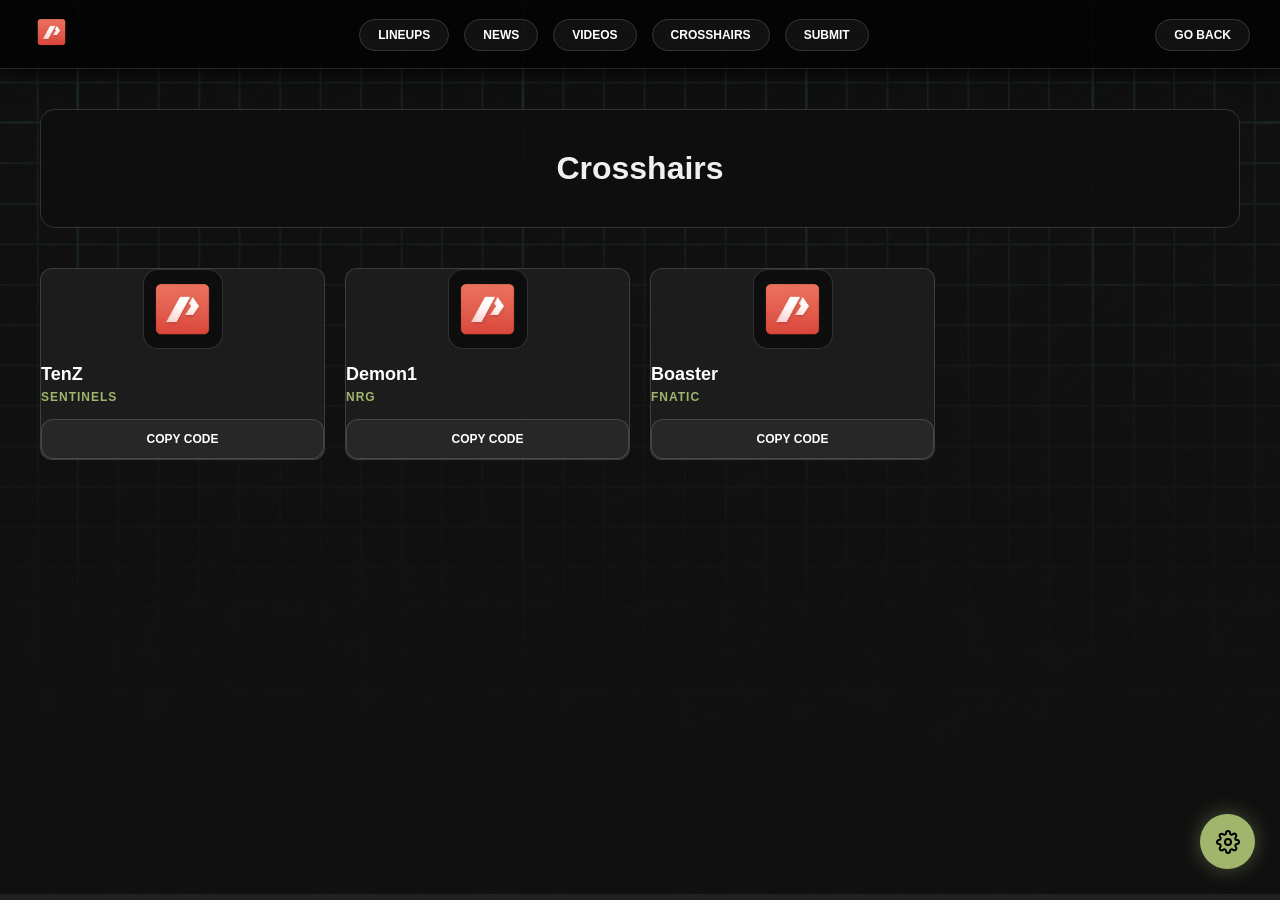
==== crosshairs.html @ 1f0c00db "Add files via upload" ====
<!DOCTYPE html>
<html lang="en">
<head>
    <meta charset="UTF-8"><meta name="viewport" content="width=device-width, initial-scale=1.0">
    <title>Pl - Crosshairs</title><link rel="stylesheet" href="style.css">
</head>
<body>
    <header>
        <div class="logo-container"><a href="main.html"><img src="picture/logo.png" class="logo"></a></div>
        <nav><ul><li><a href="lineup.html" data-i18n="nav_lineups">Lineups</a></li><li><a href="news.html" data-i18n="nav_news">News</a></li><li><a href="videos.html" data-i18n="nav_videos">Videos</a></li><li><a href="crosshairs.html" data-i18n="nav_cross">Crosshairs</a></li><li><a href="submit.html" data-i18n="nav_sub">Submit</a></li></ul></nav>
        <div class="about-me-wrapper"><a href="main.html" class="about-me-button" data-i18n="go_back">Back</a></div>
    </header>
    <main class="home-main"><div class="welcome-banner"><h1 data-i18n="nav_cross">Pro Crosshairs</h1></div><div id="crossGrid" class="crosshair-grid"></div></main>
    <div class="settings-container"><button class="settings-btn" id="settingsBtn"><svg width="24" height="24" viewBox="0 0 24 24" fill="none" stroke="currentColor" stroke-width="2" stroke-linecap="round" stroke-linejoin="round"><circle cx="12" cy="12" r="3"></circle><path d="M19.4 15a1.65 1.65 0 0 0 .33 1.82l.06.06a2 2 0 0 1 0 2.83 2 2 0 0 1-2.83 0l-.06-.06a1.65 1.65 0 0 0-1.82-.33 1.65 1.65 0 0 0-1 1.51V21a2 2 0 0 1-2 2 2 2 0 0 1-2-2v-.09A1.65 1.65 0 0 0 9 19.4a1.65 1.65 0 0 0-1.82.33l-.06.06a2 2 0 0 1-2.83 0 2 2 0 0 1 0-2.83l.06-.06a1.65 1.65 0 0 0 .33-1.82 1.65 1.65 0 0 0-1.51-1H3a2 2 0 0 1-2-2 2 2 0 0 1 2-2h.09A1.65 1.65 0 0 0 4.6 9a1.65 1.65 0 0 0-.33-1.82l-.06-.06a2 2 0 0 1 0-2.83 2 2 0 0 1 2.83 0l.06.06a1.65 1.65 0 0 0 1.82.33H9a1.65 1.65 0 0 0 1-1.51V3a2 2 0 0 1 2-2 2 2 0 0 1 2 2v.09a1.65 1.65 0 0 0 1 1.51 1.65 1.65 0 0 0 1.82-.33l.06-.06a2 2 0 0 1 2.83 0 2 2 0 0 1 0 2.83l-.06.06a1.65 1.65 0 0 0-.33 1.82V9a1.65 1.65 0 0 0 1.51 1H21a2 2 0 0 1 2 2 2 2 0 0 1-2 2h-.09a1.65 1.65 0 0 0-1.51 1z"></path></svg></button><div class="settings-panel" id="settingsPanel"><h4 data-i18n="settings_title">Settings</h4><button class="lang-btn" id="sfxToggleBtn">Sound: ON</button><button class="lang-btn" onclick="changeLanguage('en')">[EN] English</button><button class="lang-btn" onclick="changeLanguage('tr')">[TR] Türkçe</button></div></div>
    <script src="crosshairs_data.js"></script><script src="script.js"></script>
    <script>
        function renderCrosshairs() { const g = document.getElementById('crossGrid'); if(typeof crosshairData !== 'undefined') { crosshairData.forEach(c => { const card = document.createElement('div'); card.className = 'crosshair-card'; card.onclick = (e) => { const btn = e.currentTarget.querySelector('.copy-btn'); navigator.clipboard.writeText(c.code); e.currentTarget.style.borderColor = "var(--primary-color)"; btn.innerText = "Copied!"; btn.style.background = "var(--primary-color)"; btn.style.color = "black"; setTimeout(() => { e.currentTarget.style.borderColor = "var(--panel-border)"; btn.innerText = "Copy Code"; btn.style.background = "rgba(255,255,255,0.05)"; btn.style.color = "white"; }, 1500); }; card.innerHTML = `<div class="crosshair-preview"><img src="${c.image}" onerror="this.style.display='none'"></div><h3>${c.player}</h3><p style="color:var(--primary-color); font-weight:bold; font-size:12px;">${c.team}</p><button class="copy-btn">Copy Code</button>`; g.appendChild(card); }); } } window.onload = renderCrosshairs;
    </script>
</body>
</html>
---- style.css ----
/* =========================================================
   1. GLOBAL VARIABLES & RESET
   ========================================================= */
:root {
    --primary-color: #a1b56c;
    --accent-gold: #ffc83d;
    --accent-red: #ff4d4d;
    --bg-dark: #0a0a0a;
    --panel-bg: rgba(15, 15, 15, 0.95);
    --panel-border: rgba(255, 255, 255, 0.15);
    --text-main: #f0f0f0;
    --text-muted: #888888;
}

* { box-sizing: border-box; margin: 0; padding: 0; }

body { 
    font-family: 'Segoe UI', Tahoma, Geneva, Verdana, sans-serif; 
    background: url('map_backgrounds/background.png') fixed no-repeat center/cover; 
    color: var(--text-main); 
    backdrop-filter: brightness(0.5);
    overflow: hidden; 
}

/* Animations */
@keyframes slideUpFade { 0% { opacity: 0; transform: translateY(20px); } 100% { opacity: 1; transform: translateY(0); } }
@keyframes mapReveal { 0% { opacity: 0; filter: blur(10px); transform: scale(0.98); } 100% { opacity: 1; filter: blur(0); transform: scale(1); } }

/* Scrollbars */
::-webkit-scrollbar { width: 6px; height: 6px; }
::-webkit-scrollbar-track { background: var(--bg-dark); }
::-webkit-scrollbar-thumb { background: #444; border-radius: 10px; }
::-webkit-scrollbar-thumb:hover { background: var(--primary-color); }


/* =========================================================
   2. HEADER & NAVIGATION
   ========================================================= */
header { 
    background: rgba(5, 5, 5, 0.95); padding: 12px 30px; display: flex; 
    justify-content: space-between; align-items: center; border-bottom: 1px solid var(--panel-border); 
    z-index: 1000; position: relative; box-shadow: 0 4px 20px rgba(0,0,0,0.8);
}

.logo { height: 40px; transition: 0.3s; }
.logo:hover { filter: drop-shadow(0 0 8px var(--primary-color)); }

nav ul { list-style: none; display: flex; gap: 15px; }
nav a, .about-me-button { 
    text-decoration: none; color: white; background: rgba(255, 255, 255, 0.05); 
    padding: 8px 18px; border-radius: 20px; border: 1px solid var(--panel-border); 
    transition: 0.3s; font-weight: bold; font-size: 12px; text-transform: uppercase; 
}
nav a:hover, .about-me-button:hover { background: var(--primary-color); color: black; box-shadow: 0 0 15px rgba(161, 181, 108, 0.4); }

.about-me-wrapper { position: relative; }
.about-me-dropdown { 
    position: absolute; top: 120%; right: 0; background: var(--panel-bg); 
    backdrop-filter: blur(15px); border: 1px solid var(--panel-border); 
    border-radius: 12px; padding: 15px; z-index: 1000; min-width: 200px; 
    opacity: 0; visibility: hidden; transform: translateY(-10px); transition: 0.3s; 
    box-shadow: 0 10px 30px rgba(0,0,0,0.8); 
}
.about-me-dropdown.show { opacity: 1; visibility: visible; transform: translateY(0); }
.social-links a { display: flex; align-items: center; gap: 10px; color: white; text-decoration: none; margin-bottom: 8px; background: rgba(255,255,255,0.05); padding: 8px; border-radius: 6px; font-size: 13px; transition: 0.2s; }
.social-links a:hover { background: rgba(255,255,255,0.15); border-color: var(--primary-color); }


/* =========================================================
   3. SETTINGS UI
   ========================================================= */
.settings-container { position: fixed; bottom: 25px; right: 25px; z-index: 9999; }
.settings-btn { 
    background: var(--primary-color); color: black; width: 55px; height: 55px; 
    border-radius: 50%; border: none; cursor: pointer; display: flex; 
    align-items: center; justify-content: center; transition: 0.3s; 
    box-shadow: 0 0 20px rgba(161, 181, 108, 0.4); 
}
.settings-btn:hover { transform: rotate(90deg) scale(1.1); }
.settings-panel { 
    position: absolute; bottom: 70px; right: 0; width: max-content; min-width: 200px; 
    background: #121212; border: 1px solid var(--panel-border); 
    border-radius: 12px; padding: 20px; opacity: 0; visibility: hidden; 
    transform: translateY(10px); transition: 0.3s; box-shadow: 0 10px 40px rgba(0,0,0,0.9); 
}
.settings-panel.active { opacity: 1; visibility: visible; transform: translateY(0); }
.settings-panel h4 { color: var(--primary-color); font-size: 16px; margin-bottom: 15px; border-bottom: 1px solid #333; padding-bottom: 5px; }

.lang-btn { 
    background: #222 !important; color: white !important; border: 1px solid #444 !important; 
    padding: 10px 15px; border-radius: 6px; width: 100%; text-align: left; 
    margin-top: 8px; cursor: pointer; font-size: 13px; font-weight: bold; 
    white-space: nowrap; transition: 0.2s; 
}
.lang-btn:hover { background: var(--primary-color) !important; color: black !important; border-color: var(--primary-color) !important; }


/* =========================================================
   4. CONTENT GRIDS (Home, Videos, Crosshairs)
   ========================================================= */
.home-main { padding: 40px; max-width: 1300px; margin: 0 auto; overflow-y: auto; height: calc(100vh - 75px); }
.welcome-banner { background: var(--panel-bg); padding: 40px; border-radius: 15px; border: 1px solid var(--panel-border); text-align: center; margin-bottom: 40px; animation: slideUpFade 0.5s ease forwards; }

.recommendations-grid, .news-grid, .crosshair-grid { display: grid; grid-template-columns: repeat(auto-fill, minmax(280px, 1fr)); gap: 20px; padding-bottom: 50px; }

/* Fixed 4-Column Video Grid */
.video-grid { display: grid; grid-template-columns: repeat(4, 1fr); gap: 20px; padding-bottom: 50px; }
@media (max-width: 1200px) { .video-grid { grid-template-columns: repeat(2, 1fr); } }
@media (max-width: 600px) { .video-grid { grid-template-columns: 1fr; } }

.recommendation-card, .video-card, .crosshair-card { 
    background: rgba(30, 30, 30, 0.9); border-radius: 12px; overflow: hidden; 
    text-decoration: none; color: white; border: 1px solid var(--panel-border); 
    transition: 0.3s; display: flex; flex-direction: column; cursor: pointer; 
    animation: slideUpFade 0.6s ease forwards; 
}
.recommendation-card:hover, .video-card:hover, .crosshair-card:hover { transform: translateY(-8px); border-color: var(--primary-color); box-shadow: 0 10px 20px rgba(0,0,0,0.6); }

.card-image-wrapper { height: 160px; background: rgba(0,0,0,0.5); display: flex; align-items: center; justify-content: center; position: relative; padding: 10px; border-bottom: 1px solid var(--panel-border); }
.card-image-wrapper img { width: 100%; height: 100%; object-fit: contain; transition: 0.3s; }
.recommendation-card:hover .card-image-wrapper img, .video-card:hover .card-image-wrapper img { transform: scale(1.05); }

.video-duration { position: absolute; bottom: 8px; right: 8px; background: rgba(0,0,0,0.9); color: white; padding: 4px 8px; border-radius: 6px; font-size: 11px; font-weight: bold; z-index: 10; }
.card-content { padding: 15px; }


/* =========================================================
   5. LINEUP VIEWER UI & SIDEBAR FILTERS
   ========================================================= */
.viewer-container { display: flex; height: calc(100vh - 70px); padding: 15px; gap: 15px; position: relative; }

.selection-sidebar { 
    width: 280px; background: var(--panel-bg); backdrop-filter: blur(15px); border-radius: 15px; 
    padding: 20px; border: 1px solid var(--panel-border); display: flex; flex-direction: column; 
    overflow-y: auto; z-index: 10; box-shadow: 5px 0 20px rgba(0,0,0,0.5); 
}
.sidebar-section { margin-bottom: 20px; }
.section-title { color: #888; font-size: 11px; font-weight: bold; text-transform: uppercase; margin-bottom: 10px; display: block; letter-spacing: 1px; }

/* Filter UI */
.search-bar { width: 100%; padding: 10px; background: rgba(0,0,0,0.4); border: 1px solid var(--panel-border); border-radius: 8px; color: white; margin-bottom: 10px; font-size: 13px; outline: none; transition: 0.3s; }
.search-bar:focus { border-color: var(--primary-color); }

.side-toggle { display: flex; gap: 4px; background: rgba(0,0,0,0.4); padding: 5px; border-radius: 10px; flex-wrap: wrap; border: 1px solid var(--panel-border); margin-bottom: 15px; }
.filter-btn { flex: 1; padding: 8px 2px; border: none; background: transparent; color: #888; cursor: pointer; border-radius: 8px; font-size: 10px; font-weight: bold; text-transform: uppercase; transition: 0.2s; }
.filter-btn.active { background: #333; color: var(--primary-color); }

.map-list { display: grid; grid-template-columns: 1fr 1fr; gap: 8px; }
.map-banner { height: 40px; border-radius: 8px; background-size: cover; background-position: center; display: flex; align-items: center; justify-content: center; cursor: pointer; border: 2px solid transparent; transition: 0.3s; filter: saturate(0.5); position: relative; overflow: hidden; }
.map-banner span { position: relative; z-index: 2; color: white; font-weight: bold; font-size: 12px; text-shadow: 0 2px 4px black; text-transform: uppercase; }
.map-banner.active { border-color: var(--accent-gold); filter: saturate(1.2); }
.map-banner::after { content: ''; position: absolute; inset: 0; background: rgba(0,0,0,0.5); transition: 0.3s; }
.map-banner.active::after { background: rgba(0,0,0,0.1); }

.agent-grid { display: grid; grid-template-columns: repeat(4, 1fr); gap: 8px; }
.agent-icon { width: 100%; aspect-ratio: 1; object-fit: cover; cursor: pointer; border: 2px solid transparent; border-radius: 8px; background: rgba(0,0,0,0.5); filter: grayscale(80%); transition: 0.3s; }
.agent-icon:hover { filter: grayscale(0%); transform: scale(1.05); }
.agent-icon.active { border-color: var(--accent-gold); filter: grayscale(0%); background: rgba(255,200,61,0.1); }


/* =========================================================
   6. MAP ENGINE (Centering Math Fixed)
   ========================================================= */
.map-area { flex-grow: 1; position: relative; display: flex; flex-direction: column; animation: mapReveal 0.8s ease; }
.map-wrapper { 
    flex-grow: 1; background: #000; border-radius: 15px; position: relative; 
    overflow: hidden; cursor: grab; display: flex; align-items: center; justify-content: center; 
    border: 1px solid var(--panel-border); box-shadow: inset 0 0 50px rgba(0,0,0,0.8); 
}
.map-wrapper:active { cursor: grabbing; }

.map-content { position: absolute; top: 0; left: 0; transform-origin: 0 0; will-change: transform; display: inline-block; line-height: 0; }
#mainMapImg { display: block; width: auto; height: auto; max-width: none; max-height: 85vh; opacity: 0.8; user-select: none; -webkit-user-drag: none; pointer-events: none; }

#dotLayer, #lineLayer { position: absolute; top: 0; left: 0; width: 100%; height: 100%; pointer-events: none; }

.reset-zoom-btn { position: absolute; top: 20px; left: 20px; background: rgba(10, 10, 10, 0.9); color: white; border: 1px solid var(--panel-border); padding: 10px 20px; border-radius: 10px; cursor: pointer; z-index: 100; font-size: 12px; font-weight: bold; text-transform: uppercase; transition: 0.3s; box-shadow: 0 5px 15px rgba(0,0,0,0.5); }
.reset-zoom-btn:hover { background: var(--primary-color); color: black; }

.ability-bar { position: absolute; bottom: 30px; left: 50%; transform: translateX(-50%); background: rgba(10, 10, 10, 0.95); border: 1px solid var(--accent-gold); border-radius: 50px; padding: 8px 20px; display: flex; gap: 10px; z-index: 100; box-shadow: 0 10px 30px rgba(0,0,0,0.8); }
.ability-btn { padding: 8px 20px; font-size: 12px; background: transparent; color: #aaa; border: none; border-radius: 30px; cursor: pointer; font-weight: 800; text-transform: uppercase; transition: 0.3s; }
.ability-btn:hover { color: white; }
.ability-btn.active { background: var(--accent-gold); color: black; box-shadow: 0 0 15px rgba(255, 200, 61, 0.4); }

.video-sidebar { 
    position: absolute; right: 20px; top: 20px; bottom: 20px; width: 0; opacity: 0; visibility: hidden; 
    background: rgba(10, 10, 10, 0.98); backdrop-filter: blur(25px); border: 1px solid var(--accent-gold); 
    border-radius: 15px; padding: 0; transition: all 0.4s cubic-bezier(0.165, 0.84, 0.44, 1); 
    z-index: 500; overflow-y: auto; box-shadow: -10px 0 40px rgba(0,0,0,0.9); 
}
.video-sidebar.active { width: 400px; opacity: 1; visibility: visible; padding: 25px; }


/* =========================================================
   7. TACTICAL DOTS & TRAJECTORIES
   ========================================================= */
.trajectory-line { stroke: var(--accent-gold); stroke-opacity: 0.3; stroke-width: 0.6; fill: none; transition: 0.3s ease; }
.trajectory-line.active { stroke-opacity: 1; stroke-width: 1.5; filter: drop-shadow(0 0 8px var(--accent-gold)); }
.trajectory-particle { fill: #fff; r: 0.8; filter: drop-shadow(0 0 5px #fff); }
.flow-animation { animation: particleFlow 2.5s infinite linear; }
@keyframes particleFlow { 0% { offset-distance: 0%; opacity: 0; } 10% { opacity: 1; } 90% { opacity: 1; } 100% { offset-distance: 100%; opacity: 0; } }

.map-dot { position: absolute; border-radius: 50%; transform: translate(-50%, -50%); pointer-events: auto; cursor: pointer; z-index: 10; transition: 0.2s cubic-bezier(0.175, 0.885, 0.32, 1.275); }
.target-dot { width: 12px; height: 12px; background: var(--accent-gold); border: 2px solid white; box-shadow: 0 0 15px rgba(255,200,61,0.5); }
.target-dot.active-target { background: white; transform: translate(-50%, -50%) scale(1.5); box-shadow: 0 0 20px white; }
.badge-count { position: absolute; top: -10px; right: -10px; background: #000; color: var(--accent-gold); font-size: 10px; font-weight: 900; border-radius: 50%; width: 18px; height: 18px; display: flex; align-items: center; justify-content: center; border: 1px solid var(--accent-gold); }
.origin-dot { width: 32px; height: 32px; background-size: cover; background-position: center; border: 2px solid white; box-shadow: 0 0 15px rgba(0,0,0,0.6); }
.impact-radius { fill: var(--primary-color); fill-opacity: 0.15; stroke: var(--primary-color); stroke-width: 0.4; stroke-dasharray: 2; pointer-events: none; }


/* =========================================================
   8. FULL-SCREEN READERS & NEWS
   ========================================================= */
.news-timeline { display: flex; flex-direction: column; gap: 20px; max-width: 900px; margin: 0 auto; padding-bottom: 50px; }
.news-row { display: flex; background: var(--panel-bg); border: 1px solid var(--panel-border); border-radius: 15px; overflow: hidden; height: 150px; cursor: pointer; transition: 0.3s; }
.news-row:hover { transform: translateX(10px); border-color: var(--primary-color); box-shadow: 0 10px 20px rgba(0,0,0,0.5); }
.news-thumb { width: 250px; height: 100%; object-fit: cover; border-right: 1px solid var(--panel-border); flex-shrink: 0; }
.news-info { padding: 20px; display: flex; flex-direction: column; justify-content: center; }

.article-overlay { position: fixed; top: 0; left: 0; width: 100vw; height: 100vh; background: rgba(0, 0, 0, 0.95); backdrop-filter: blur(20px); z-index: 9999; display: none; overflow-y: auto; }
.article-overlay.active { display: block; animation: mapReveal 0.3s ease forwards; }
.article-close-btn { position: fixed; top: 25px; right: 40px; font-size: 50px; color: white; background: none; border: none; cursor: pointer; z-index: 10000; transition: 0.2s; }
.article-close-btn:hover { color: var(--accent-red); transform: scale(1.1); }
.article-container { max-width: 800px; margin: 80px auto; background: #111; padding: 40px; border-radius: 20px; border: 1px solid var(--panel-border); }
.article-image { width: 100%; border-radius: 10px; margin: 20px 0; border: 1px solid var(--panel-border); }
.article-text { line-height: 1.6; font-size: 16px; margin-bottom: 20px; color: #ddd; }


/* =========================================================
   9. MISC UTILITIES, FORMS, & CROSSHAIRS
   ========================================================= */
.badge { font-size: 10px; padding: 4px 8px; border-radius: 6px; font-weight: bold; border: 1px solid currentColor; text-transform: uppercase; }
.badge.lineup { color: var(--primary-color); background: rgba(161, 181, 108, 0.1); }
.badge.news { color: #4da6ff; background: rgba(77, 166, 255, 0.1); }
.badge.update { color: #b366ff; background: rgba(179, 102, 255, 0.1); }
.badge.video { color: #ff4d4d; background: rgba(255, 77, 77, 0.1); }

.difficulty-tag { display: inline-block; padding: 4px 12px; border-radius: 15px; font-size: 11px; font-weight: bold; text-transform: uppercase; margin: 10px 0; border: 1px solid transparent;}
.diff-easy { background: rgba(0, 255, 127, 0.15); color: #00ff7f; border-color: #00ff7f; }
.diff-medium { background: rgba(255, 200, 61, 0.15); color: var(--accent-gold); border-color: var(--accent-gold); }
.diff-hard { background: rgba(255, 77, 77, 0.15); color: var(--accent-red); border-color: var(--accent-red); }

.action-btns { display: flex; gap: 10px; margin-top: 20px; }
.copy-btn, .action-btn { flex: 1; background: rgba(255, 255, 255, 0.05); border: 1px solid var(--panel-border); color: white; padding: 12px; border-radius: 12px; cursor: pointer; font-weight: bold; transition: 0.3s; font-size: 12px; text-transform: uppercase; width: 100%; }
.copy-btn:hover, .action-btn:hover { background: var(--primary-color); color: black; border-color: var(--primary-color); }
.action-btn.fav-active { background: var(--accent-red); border-color: var(--accent-red); color: white; }

.iframe-wrapper { position: relative; padding-bottom: 56.25%; height: 0; margin-top: 15px; border-radius: 12px; overflow: hidden; background: #000; border: 1px solid var(--panel-border); }
.iframe-wrapper iframe { position: absolute; top: 0; left: 0; width: 100%; height: 100%; border: none; }

.empty-state { text-align: center; padding: 50px; color: var(--text-muted); font-style: italic; }
.coord-popup { position: fixed; top: 50%; left: 50%; transform: translate(-50%, -50%) scale(0.9); background: rgba(15, 15, 15, 0.95); backdrop-filter: blur(10px); border: 1px solid var(--accent-gold); padding: 25px; border-radius: 15px; z-index: 3000; visibility: hidden; opacity: 0; transition: 0.3s; text-align: center; }
.coord-popup.active { visibility: visible; opacity: 1; transform: translate(-50%, -50%) scale(1); }
.coord-popup code { display: block; background: #000; padding: 15px; border-radius: 8px; margin: 15px 0; color: #00ffcc; font-size: 16px; letter-spacing: 1px; }

/* Submission Form */
.submit-container { background: var(--panel-bg); padding: 40px; border-radius: 15px; border: 1px solid var(--panel-border); max-width: 500px; margin: 0 auto; text-align: left; }
.submit-container label { display: block; margin-bottom: 8px; color: var(--primary-color); font-size: 12px; font-weight: bold; text-transform: uppercase; letter-spacing: 1px; }
.form-input { width: 100%; padding: 12px 15px; background: rgba(0,0,0,0.5); border: 1px solid var(--panel-border); color: white; border-radius: 8px; outline: none; margin-bottom: 20px; font-size: 14px; transition: 0.3s; }
.form-input:focus { border-color: var(--primary-color); background: rgba(0,0,0,0.8); }

/* Crosshair Items */
.crosshair-preview { width: 80px; height: 80px; background: rgba(0,0,0,0.5); margin: 0 auto 15px auto; border-radius: 15px; display: flex; align-items: center; justify-content: center; border: 1px solid var(--panel-border); overflow: hidden;}
.crosshair-preview img { width: 100%; height: 100%; object-fit: cover; }
.crosshair-card h3 { color: white; margin-bottom: 5px; font-size: 18px; }
.crosshair-card p { color: var(--primary-color); font-weight: bold; font-size: 12px; text-transform: uppercase; letter-spacing: 1px; margin-bottom: 15px;}
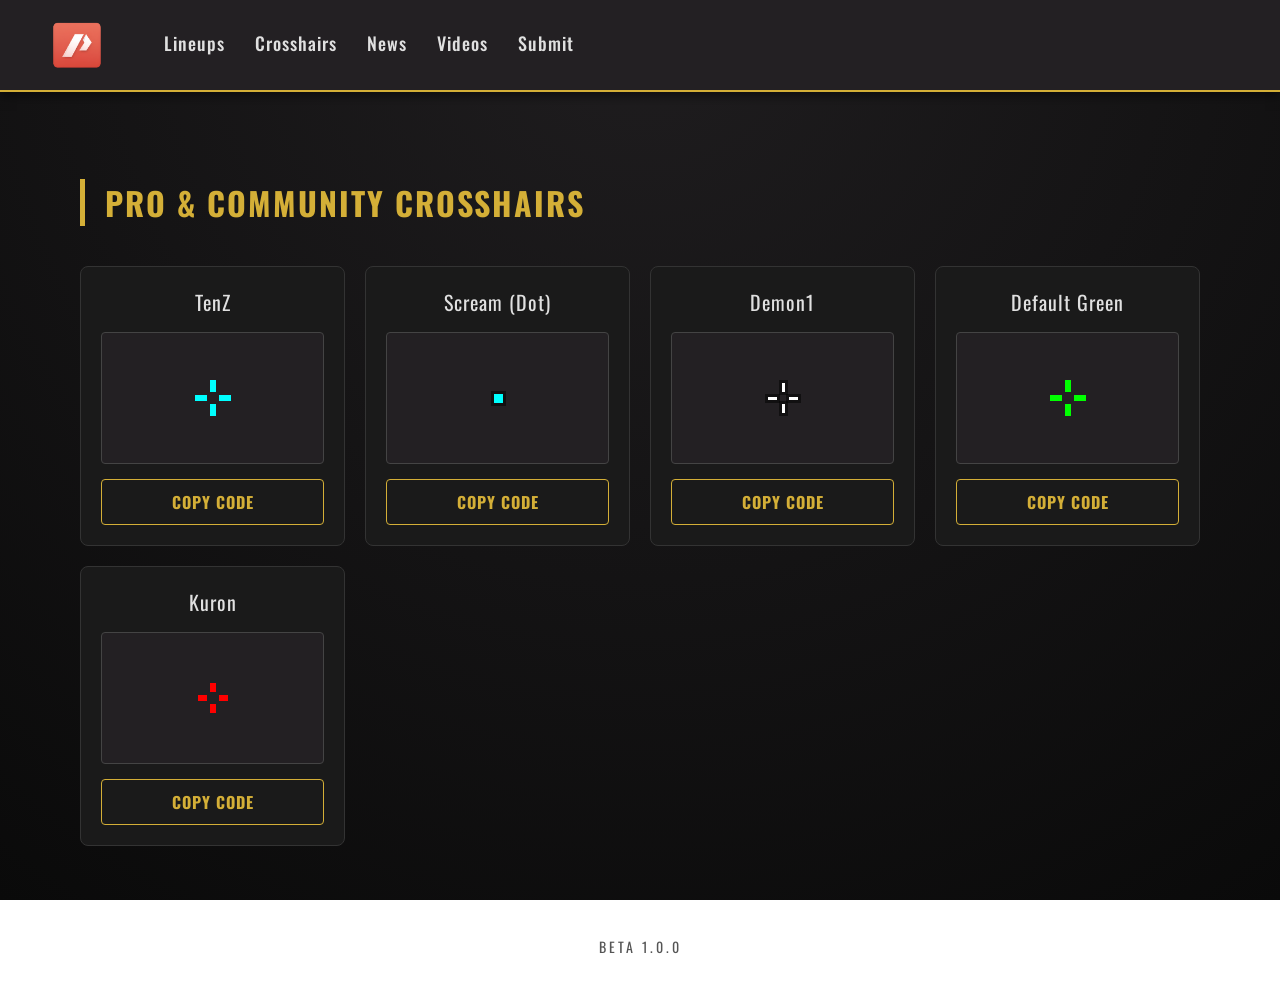
==== commit 919db23b: "Add files via upload" ====
--- a/crosshairs.html
+++ b/crosshairs.html
@@ -1,20 +1,88 @@
 <!DOCTYPE html>
 <html lang="en">
 <head>
-    <meta charset="UTF-8"><meta name="viewport" content="width=device-width, initial-scale=1.0">
-    <title>Pl - Crosshairs</title><link rel="stylesheet" href="style.css">
+    <meta charset="UTF-8">
+    <meta name="viewport" content="width=device-width, initial-scale=1.0">
+    <title>Crosshairs</title>
+    <link rel="preconnect" href="https://fonts.googleapis.com">
+    <link rel="preconnect" href="https://fonts.gstatic.com" crossorigin>
+    <link href="https://fonts.googleapis.com/css2?family=Montserrat:wght@400;600&family=Oswald:wght@500;700&display=swap" rel="stylesheet">
+    <link rel="stylesheet" href="style.css">
+    <!-- LINKED CONFIG FILE -->
+    <script src="config.js"></script>
 </head>
 <body>
-    <header>
-        <div class="logo-container"><a href="main.html"><img src="picture/logo.png" class="logo"></a></div>
-        <nav><ul><li><a href="lineup.html" data-i18n="nav_lineups">Lineups</a></li><li><a href="news.html" data-i18n="nav_news">News</a></li><li><a href="videos.html" data-i18n="nav_videos">Videos</a></li><li><a href="crosshairs.html" data-i18n="nav_cross">Crosshairs</a></li><li><a href="submit.html" data-i18n="nav_sub">Submit</a></li></ul></nav>
-        <div class="about-me-wrapper"><a href="main.html" class="about-me-button" data-i18n="go_back">Back</a></div>
-    </header>
-    <main class="home-main"><div class="welcome-banner"><h1 data-i18n="nav_cross">Pro Crosshairs</h1></div><div id="crossGrid" class="crosshair-grid"></div></main>
-    <div class="settings-container"><button class="settings-btn" id="settingsBtn"><svg width="24" height="24" viewBox="0 0 24 24" fill="none" stroke="currentColor" stroke-width="2" stroke-linecap="round" stroke-linejoin="round"><circle cx="12" cy="12" r="3"></circle><path d="M19.4 15a1.65 1.65 0 0 0 .33 1.82l.06.06a2 2 0 0 1 0 2.83 2 2 0 0 1-2.83 0l-.06-.06a1.65 1.65 0 0 0-1.82-.33 1.65 1.65 0 0 0-1 1.51V21a2 2 0 0 1-2 2 2 2 0 0 1-2-2v-.09A1.65 1.65 0 0 0 9 19.4a1.65 1.65 0 0 0-1.82.33l-.06.06a2 2 0 0 1-2.83 0 2 2 0 0 1 0-2.83l.06-.06a1.65 1.65 0 0 0 .33-1.82 1.65 1.65 0 0 0-1.51-1H3a2 2 0 0 1-2-2 2 2 0 0 1 2-2h.09A1.65 1.65 0 0 0 4.6 9a1.65 1.65 0 0 0-.33-1.82l-.06-.06a2 2 0 0 1 0-2.83 2 2 0 0 1 2.83 0l.06.06a1.65 1.65 0 0 0 1.82.33H9a1.65 1.65 0 0 0 1-1.51V3a2 2 0 0 1 2-2 2 2 0 0 1 2 2v.09a1.65 1.65 0 0 0 1 1.51 1.65 1.65 0 0 0 1.82-.33l.06-.06a2 2 0 0 1 2.83 0 2 2 0 0 1 0 2.83l-.06.06a1.65 1.65 0 0 0-.33 1.82V9a1.65 1.65 0 0 0 1.51 1H21a2 2 0 0 1 2 2 2 2 0 0 1-2 2h-.09a1.65 1.65 0 0 0-1.51 1z"></path></svg></button><div class="settings-panel" id="settingsPanel"><h4 data-i18n="settings_title">Settings</h4><button class="lang-btn" id="sfxToggleBtn">Sound: ON</button><button class="lang-btn" onclick="changeLanguage('en')">[EN] English</button><button class="lang-btn" onclick="changeLanguage('tr')">[TR] Türkçe</button></div></div>
-    <script src="crosshairs_data.js"></script><script src="script.js"></script>
+    
+    <!-- Top Bar -->
+    <div class="top-bar">
+        <a href="index.html" class="logo-link">
+            <img src="foto/logo.png" alt="Website Logo" class="logo">
+        </a>
+        <div class="nav-links">
+            <a href="lineup.html" data-text="navLineups">Lineups</a>
+            <a href="crosshairs.html" data-text="navCrosshairs">Crosshairs</a>
+            <a href="news.html" data-text="navNews">News</a>
+            <a href="videos.html" data-text="navVideos">Videos</a>
+            <a href="submit.html" data-text="navSubmit">Submit</a>
+        </div>
+    </div>
+
+    <!-- Main Content -->
+    <div class="main-content">
+        <h2 class="section-title" data-text="crosshairsTitle">Pro & Community Crosshairs</h2>
+        
+        <div id="crosshairs-container" class="crosshair-grid">
+            <!-- JS will populate cards here -->
+        </div>
+    </div>
+
+    <footer class="beta-footer" data-text="footerText">
+        BETA 1.0.0
+    </footer>
+
+    <!-- Scripts -->
+    <script src="crosshairs_data.js"></script>
     <script>
-        function renderCrosshairs() { const g = document.getElementById('crossGrid'); if(typeof crosshairData !== 'undefined') { crosshairData.forEach(c => { const card = document.createElement('div'); card.className = 'crosshair-card'; card.onclick = (e) => { const btn = e.currentTarget.querySelector('.copy-btn'); navigator.clipboard.writeText(c.code); e.currentTarget.style.borderColor = "var(--primary-color)"; btn.innerText = "Copied!"; btn.style.background = "var(--primary-color)"; btn.style.color = "black"; setTimeout(() => { e.currentTarget.style.borderColor = "var(--panel-border)"; btn.innerText = "Copy Code"; btn.style.background = "rgba(255,255,255,0.05)"; btn.style.color = "white"; }, 1500); }; card.innerHTML = `<div class="crosshair-preview"><img src="${c.image}" onerror="this.style.display='none'"></div><h3>${c.player}</h3><p style="color:var(--primary-color); font-weight:bold; font-size:12px;">${c.team}</p><button class="copy-btn">Copy Code</button>`; g.appendChild(card); }); } } window.onload = renderCrosshairs;
+        const container = document.getElementById('crosshairs-container');
+
+        if (typeof crosshairsData !== 'undefined') {
+            crosshairsData.forEach((ch) => {
+                const card = document.createElement('div');
+                card.className = 'crosshair-card';
+                
+                const title = document.createElement('div');
+                title.className = 'crosshair-title';
+                title.innerText = ch.name;
+
+                const canvasContainer = document.createElement('div');
+                canvasContainer.className = 'crosshair-canvas-container';
+                
+                const canvas = document.createElement('canvas');
+                canvas.width = 100;
+                canvas.height = 100;
+                drawValorantCrosshair(canvas, ch.code);
+                
+                canvasContainer.appendChild(canvas);
+
+                const btn = document.createElement('button');
+                btn.className = 'copy-btn';
+                btn.innerText = siteTexts.crosshairCopyBtn; // Pulled from config.js
+                btn.onclick = () => copyCode(ch.code);
+
+                card.appendChild(title);
+                card.appendChild(canvasContainer);
+                card.appendChild(btn);
+
+                container.appendChild(card);
+            });
+        }
+
+        function copyCode(code) {
+            navigator.clipboard.writeText(code).then(() => {
+                alert(siteTexts.crosshairCopiedAlert); // Pulled from config.js
+            });
+        }
     </script>
+
 </body>
 </html>
--- a/style.css
+++ b/style.css
@@ -1,266 +1,807 @@
-/* =========================================================
-   1. GLOBAL VARIABLES & RESET
-   ========================================================= */
-:root {
-    --primary-color: #a1b56c;
-    --accent-gold: #ffc83d;
-    --accent-red: #ff4d4d;
-    --bg-dark: #0a0a0a;
-    --panel-bg: rgba(15, 15, 15, 0.95);
-    --panel-border: rgba(255, 255, 255, 0.15);
-    --text-main: #f0f0f0;
-    --text-muted: #888888;
-}
-
-* { box-sizing: border-box; margin: 0; padding: 0; }
-
-body { 
-    font-family: 'Segoe UI', Tahoma, Geneva, Verdana, sans-serif; 
-    background: url('map_backgrounds/background.png') fixed no-repeat center/cover; 
-    color: var(--text-main); 
-    backdrop-filter: brightness(0.5);
-    overflow: hidden; 
-}
-
-/* Animations */
-@keyframes slideUpFade { 0% { opacity: 0; transform: translateY(20px); } 100% { opacity: 1; transform: translateY(0); } }
-@keyframes mapReveal { 0% { opacity: 0; filter: blur(10px); transform: scale(0.98); } 100% { opacity: 1; filter: blur(0); transform: scale(1); } }
-
-/* Scrollbars */
-::-webkit-scrollbar { width: 6px; height: 6px; }
-::-webkit-scrollbar-track { background: var(--bg-dark); }
-::-webkit-scrollbar-thumb { background: #444; border-radius: 10px; }
-::-webkit-scrollbar-thumb:hover { background: var(--primary-color); }
-
-
-/* =========================================================
-   2. HEADER & NAVIGATION
-   ========================================================= */
-header { 
-    background: rgba(5, 5, 5, 0.95); padding: 12px 30px; display: flex; 
-    justify-content: space-between; align-items: center; border-bottom: 1px solid var(--panel-border); 
-    z-index: 1000; position: relative; box-shadow: 0 4px 20px rgba(0,0,0,0.8);
-}
-
-.logo { height: 40px; transition: 0.3s; }
-.logo:hover { filter: drop-shadow(0 0 8px var(--primary-color)); }
-
-nav ul { list-style: none; display: flex; gap: 15px; }
-nav a, .about-me-button { 
-    text-decoration: none; color: white; background: rgba(255, 255, 255, 0.05); 
-    padding: 8px 18px; border-radius: 20px; border: 1px solid var(--panel-border); 
-    transition: 0.3s; font-weight: bold; font-size: 12px; text-transform: uppercase; 
-}
-nav a:hover, .about-me-button:hover { background: var(--primary-color); color: black; box-shadow: 0 0 15px rgba(161, 181, 108, 0.4); }
-
-.about-me-wrapper { position: relative; }
-.about-me-dropdown { 
-    position: absolute; top: 120%; right: 0; background: var(--panel-bg); 
-    backdrop-filter: blur(15px); border: 1px solid var(--panel-border); 
-    border-radius: 12px; padding: 15px; z-index: 1000; min-width: 200px; 
-    opacity: 0; visibility: hidden; transform: translateY(-10px); transition: 0.3s; 
-    box-shadow: 0 10px 30px rgba(0,0,0,0.8); 
-}
-.about-me-dropdown.show { opacity: 1; visibility: visible; transform: translateY(0); }
-.social-links a { display: flex; align-items: center; gap: 10px; color: white; text-decoration: none; margin-bottom: 8px; background: rgba(255,255,255,0.05); padding: 8px; border-radius: 6px; font-size: 13px; transition: 0.2s; }
-.social-links a:hover { background: rgba(255,255,255,0.15); border-color: var(--primary-color); }
-
-
-/* =========================================================
-   3. SETTINGS UI
-   ========================================================= */
-.settings-container { position: fixed; bottom: 25px; right: 25px; z-index: 9999; }
-.settings-btn { 
-    background: var(--primary-color); color: black; width: 55px; height: 55px; 
-    border-radius: 50%; border: none; cursor: pointer; display: flex; 
-    align-items: center; justify-content: center; transition: 0.3s; 
-    box-shadow: 0 0 20px rgba(161, 181, 108, 0.4); 
-}
-.settings-btn:hover { transform: rotate(90deg) scale(1.1); }
-.settings-panel { 
-    position: absolute; bottom: 70px; right: 0; width: max-content; min-width: 200px; 
-    background: #121212; border: 1px solid var(--panel-border); 
-    border-radius: 12px; padding: 20px; opacity: 0; visibility: hidden; 
-    transform: translateY(10px); transition: 0.3s; box-shadow: 0 10px 40px rgba(0,0,0,0.9); 
-}
-.settings-panel.active { opacity: 1; visibility: visible; transform: translateY(0); }
-.settings-panel h4 { color: var(--primary-color); font-size: 16px; margin-bottom: 15px; border-bottom: 1px solid #333; padding-bottom: 5px; }
-
-.lang-btn { 
-    background: #222 !important; color: white !important; border: 1px solid #444 !important; 
-    padding: 10px 15px; border-radius: 6px; width: 100%; text-align: left; 
-    margin-top: 8px; cursor: pointer; font-size: 13px; font-weight: bold; 
-    white-space: nowrap; transition: 0.2s; 
-}
-.lang-btn:hover { background: var(--primary-color) !important; color: black !important; border-color: var(--primary-color) !important; }
-
-
-/* =========================================================
-   4. CONTENT GRIDS (Home, Videos, Crosshairs)
-   ========================================================= */
-.home-main { padding: 40px; max-width: 1300px; margin: 0 auto; overflow-y: auto; height: calc(100vh - 75px); }
-.welcome-banner { background: var(--panel-bg); padding: 40px; border-radius: 15px; border: 1px solid var(--panel-border); text-align: center; margin-bottom: 40px; animation: slideUpFade 0.5s ease forwards; }
-
-.recommendations-grid, .news-grid, .crosshair-grid { display: grid; grid-template-columns: repeat(auto-fill, minmax(280px, 1fr)); gap: 20px; padding-bottom: 50px; }
-
-/* Fixed 4-Column Video Grid */
-.video-grid { display: grid; grid-template-columns: repeat(4, 1fr); gap: 20px; padding-bottom: 50px; }
-@media (max-width: 1200px) { .video-grid { grid-template-columns: repeat(2, 1fr); } }
-@media (max-width: 600px) { .video-grid { grid-template-columns: 1fr; } }
-
-.recommendation-card, .video-card, .crosshair-card { 
-    background: rgba(30, 30, 30, 0.9); border-radius: 12px; overflow: hidden; 
-    text-decoration: none; color: white; border: 1px solid var(--panel-border); 
-    transition: 0.3s; display: flex; flex-direction: column; cursor: pointer; 
-    animation: slideUpFade 0.6s ease forwards; 
-}
-.recommendation-card:hover, .video-card:hover, .crosshair-card:hover { transform: translateY(-8px); border-color: var(--primary-color); box-shadow: 0 10px 20px rgba(0,0,0,0.6); }
-
-.card-image-wrapper { height: 160px; background: rgba(0,0,0,0.5); display: flex; align-items: center; justify-content: center; position: relative; padding: 10px; border-bottom: 1px solid var(--panel-border); }
-.card-image-wrapper img { width: 100%; height: 100%; object-fit: contain; transition: 0.3s; }
-.recommendation-card:hover .card-image-wrapper img, .video-card:hover .card-image-wrapper img { transform: scale(1.05); }
-
-.video-duration { position: absolute; bottom: 8px; right: 8px; background: rgba(0,0,0,0.9); color: white; padding: 4px 8px; border-radius: 6px; font-size: 11px; font-weight: bold; z-index: 10; }
-.card-content { padding: 15px; }
-
-
-/* =========================================================
-   5. LINEUP VIEWER UI & SIDEBAR FILTERS
-   ========================================================= */
-.viewer-container { display: flex; height: calc(100vh - 70px); padding: 15px; gap: 15px; position: relative; }
-
-.selection-sidebar { 
-    width: 280px; background: var(--panel-bg); backdrop-filter: blur(15px); border-radius: 15px; 
-    padding: 20px; border: 1px solid var(--panel-border); display: flex; flex-direction: column; 
-    overflow-y: auto; z-index: 10; box-shadow: 5px 0 20px rgba(0,0,0,0.5); 
-}
-.sidebar-section { margin-bottom: 20px; }
-.section-title { color: #888; font-size: 11px; font-weight: bold; text-transform: uppercase; margin-bottom: 10px; display: block; letter-spacing: 1px; }
-
-/* Filter UI */
-.search-bar { width: 100%; padding: 10px; background: rgba(0,0,0,0.4); border: 1px solid var(--panel-border); border-radius: 8px; color: white; margin-bottom: 10px; font-size: 13px; outline: none; transition: 0.3s; }
-.search-bar:focus { border-color: var(--primary-color); }
-
-.side-toggle { display: flex; gap: 4px; background: rgba(0,0,0,0.4); padding: 5px; border-radius: 10px; flex-wrap: wrap; border: 1px solid var(--panel-border); margin-bottom: 15px; }
-.filter-btn { flex: 1; padding: 8px 2px; border: none; background: transparent; color: #888; cursor: pointer; border-radius: 8px; font-size: 10px; font-weight: bold; text-transform: uppercase; transition: 0.2s; }
-.filter-btn.active { background: #333; color: var(--primary-color); }
-
-.map-list { display: grid; grid-template-columns: 1fr 1fr; gap: 8px; }
-.map-banner { height: 40px; border-radius: 8px; background-size: cover; background-position: center; display: flex; align-items: center; justify-content: center; cursor: pointer; border: 2px solid transparent; transition: 0.3s; filter: saturate(0.5); position: relative; overflow: hidden; }
-.map-banner span { position: relative; z-index: 2; color: white; font-weight: bold; font-size: 12px; text-shadow: 0 2px 4px black; text-transform: uppercase; }
-.map-banner.active { border-color: var(--accent-gold); filter: saturate(1.2); }
-.map-banner::after { content: ''; position: absolute; inset: 0; background: rgba(0,0,0,0.5); transition: 0.3s; }
-.map-banner.active::after { background: rgba(0,0,0,0.1); }
-
-.agent-grid { display: grid; grid-template-columns: repeat(4, 1fr); gap: 8px; }
-.agent-icon { width: 100%; aspect-ratio: 1; object-fit: cover; cursor: pointer; border: 2px solid transparent; border-radius: 8px; background: rgba(0,0,0,0.5); filter: grayscale(80%); transition: 0.3s; }
-.agent-icon:hover { filter: grayscale(0%); transform: scale(1.05); }
-.agent-icon.active { border-color: var(--accent-gold); filter: grayscale(0%); background: rgba(255,200,61,0.1); }
-
-
-/* =========================================================
-   6. MAP ENGINE (Centering Math Fixed)
-   ========================================================= */
-.map-area { flex-grow: 1; position: relative; display: flex; flex-direction: column; animation: mapReveal 0.8s ease; }
-.map-wrapper { 
-    flex-grow: 1; background: #000; border-radius: 15px; position: relative; 
-    overflow: hidden; cursor: grab; display: flex; align-items: center; justify-content: center; 
-    border: 1px solid var(--panel-border); box-shadow: inset 0 0 50px rgba(0,0,0,0.8); 
-}
-.map-wrapper:active { cursor: grabbing; }
-
-.map-content { position: absolute; top: 0; left: 0; transform-origin: 0 0; will-change: transform; display: inline-block; line-height: 0; }
-#mainMapImg { display: block; width: auto; height: auto; max-width: none; max-height: 85vh; opacity: 0.8; user-select: none; -webkit-user-drag: none; pointer-events: none; }
-
-#dotLayer, #lineLayer { position: absolute; top: 0; left: 0; width: 100%; height: 100%; pointer-events: none; }
-
-.reset-zoom-btn { position: absolute; top: 20px; left: 20px; background: rgba(10, 10, 10, 0.9); color: white; border: 1px solid var(--panel-border); padding: 10px 20px; border-radius: 10px; cursor: pointer; z-index: 100; font-size: 12px; font-weight: bold; text-transform: uppercase; transition: 0.3s; box-shadow: 0 5px 15px rgba(0,0,0,0.5); }
-.reset-zoom-btn:hover { background: var(--primary-color); color: black; }
-
-.ability-bar { position: absolute; bottom: 30px; left: 50%; transform: translateX(-50%); background: rgba(10, 10, 10, 0.95); border: 1px solid var(--accent-gold); border-radius: 50px; padding: 8px 20px; display: flex; gap: 10px; z-index: 100; box-shadow: 0 10px 30px rgba(0,0,0,0.8); }
-.ability-btn { padding: 8px 20px; font-size: 12px; background: transparent; color: #aaa; border: none; border-radius: 30px; cursor: pointer; font-weight: 800; text-transform: uppercase; transition: 0.3s; }
-.ability-btn:hover { color: white; }
-.ability-btn.active { background: var(--accent-gold); color: black; box-shadow: 0 0 15px rgba(255, 200, 61, 0.4); }
-
-.video-sidebar { 
-    position: absolute; right: 20px; top: 20px; bottom: 20px; width: 0; opacity: 0; visibility: hidden; 
-    background: rgba(10, 10, 10, 0.98); backdrop-filter: blur(25px); border: 1px solid var(--accent-gold); 
-    border-radius: 15px; padding: 0; transition: all 0.4s cubic-bezier(0.165, 0.84, 0.44, 1); 
-    z-index: 500; overflow-y: auto; box-shadow: -10px 0 40px rgba(0,0,0,0.9); 
-}
-.video-sidebar.active { width: 400px; opacity: 1; visibility: visible; padding: 25px; }
-
-
-/* =========================================================
-   7. TACTICAL DOTS & TRAJECTORIES
-   ========================================================= */
-.trajectory-line { stroke: var(--accent-gold); stroke-opacity: 0.3; stroke-width: 0.6; fill: none; transition: 0.3s ease; }
-.trajectory-line.active { stroke-opacity: 1; stroke-width: 1.5; filter: drop-shadow(0 0 8px var(--accent-gold)); }
-.trajectory-particle { fill: #fff; r: 0.8; filter: drop-shadow(0 0 5px #fff); }
-.flow-animation { animation: particleFlow 2.5s infinite linear; }
-@keyframes particleFlow { 0% { offset-distance: 0%; opacity: 0; } 10% { opacity: 1; } 90% { opacity: 1; } 100% { offset-distance: 100%; opacity: 0; } }
-
-.map-dot { position: absolute; border-radius: 50%; transform: translate(-50%, -50%); pointer-events: auto; cursor: pointer; z-index: 10; transition: 0.2s cubic-bezier(0.175, 0.885, 0.32, 1.275); }
-.target-dot { width: 12px; height: 12px; background: var(--accent-gold); border: 2px solid white; box-shadow: 0 0 15px rgba(255,200,61,0.5); }
-.target-dot.active-target { background: white; transform: translate(-50%, -50%) scale(1.5); box-shadow: 0 0 20px white; }
-.badge-count { position: absolute; top: -10px; right: -10px; background: #000; color: var(--accent-gold); font-size: 10px; font-weight: 900; border-radius: 50%; width: 18px; height: 18px; display: flex; align-items: center; justify-content: center; border: 1px solid var(--accent-gold); }
-.origin-dot { width: 32px; height: 32px; background-size: cover; background-position: center; border: 2px solid white; box-shadow: 0 0 15px rgba(0,0,0,0.6); }
-.impact-radius { fill: var(--primary-color); fill-opacity: 0.15; stroke: var(--primary-color); stroke-width: 0.4; stroke-dasharray: 2; pointer-events: none; }
-
-
-/* =========================================================
-   8. FULL-SCREEN READERS & NEWS
-   ========================================================= */
-.news-timeline { display: flex; flex-direction: column; gap: 20px; max-width: 900px; margin: 0 auto; padding-bottom: 50px; }
-.news-row { display: flex; background: var(--panel-bg); border: 1px solid var(--panel-border); border-radius: 15px; overflow: hidden; height: 150px; cursor: pointer; transition: 0.3s; }
-.news-row:hover { transform: translateX(10px); border-color: var(--primary-color); box-shadow: 0 10px 20px rgba(0,0,0,0.5); }
-.news-thumb { width: 250px; height: 100%; object-fit: cover; border-right: 1px solid var(--panel-border); flex-shrink: 0; }
-.news-info { padding: 20px; display: flex; flex-direction: column; justify-content: center; }
-
-.article-overlay { position: fixed; top: 0; left: 0; width: 100vw; height: 100vh; background: rgba(0, 0, 0, 0.95); backdrop-filter: blur(20px); z-index: 9999; display: none; overflow-y: auto; }
-.article-overlay.active { display: block; animation: mapReveal 0.3s ease forwards; }
-.article-close-btn { position: fixed; top: 25px; right: 40px; font-size: 50px; color: white; background: none; border: none; cursor: pointer; z-index: 10000; transition: 0.2s; }
-.article-close-btn:hover { color: var(--accent-red); transform: scale(1.1); }
-.article-container { max-width: 800px; margin: 80px auto; background: #111; padding: 40px; border-radius: 20px; border: 1px solid var(--panel-border); }
-.article-image { width: 100%; border-radius: 10px; margin: 20px 0; border: 1px solid var(--panel-border); }
-.article-text { line-height: 1.6; font-size: 16px; margin-bottom: 20px; color: #ddd; }
-
-
-/* =========================================================
-   9. MISC UTILITIES, FORMS, & CROSSHAIRS
-   ========================================================= */
-.badge { font-size: 10px; padding: 4px 8px; border-radius: 6px; font-weight: bold; border: 1px solid currentColor; text-transform: uppercase; }
-.badge.lineup { color: var(--primary-color); background: rgba(161, 181, 108, 0.1); }
-.badge.news { color: #4da6ff; background: rgba(77, 166, 255, 0.1); }
-.badge.update { color: #b366ff; background: rgba(179, 102, 255, 0.1); }
-.badge.video { color: #ff4d4d; background: rgba(255, 77, 77, 0.1); }
-
-.difficulty-tag { display: inline-block; padding: 4px 12px; border-radius: 15px; font-size: 11px; font-weight: bold; text-transform: uppercase; margin: 10px 0; border: 1px solid transparent;}
-.diff-easy { background: rgba(0, 255, 127, 0.15); color: #00ff7f; border-color: #00ff7f; }
-.diff-medium { background: rgba(255, 200, 61, 0.15); color: var(--accent-gold); border-color: var(--accent-gold); }
-.diff-hard { background: rgba(255, 77, 77, 0.15); color: var(--accent-red); border-color: var(--accent-red); }
-
-.action-btns { display: flex; gap: 10px; margin-top: 20px; }
-.copy-btn, .action-btn { flex: 1; background: rgba(255, 255, 255, 0.05); border: 1px solid var(--panel-border); color: white; padding: 12px; border-radius: 12px; cursor: pointer; font-weight: bold; transition: 0.3s; font-size: 12px; text-transform: uppercase; width: 100%; }
-.copy-btn:hover, .action-btn:hover { background: var(--primary-color); color: black; border-color: var(--primary-color); }
-.action-btn.fav-active { background: var(--accent-red); border-color: var(--accent-red); color: white; }
-
-.iframe-wrapper { position: relative; padding-bottom: 56.25%; height: 0; margin-top: 15px; border-radius: 12px; overflow: hidden; background: #000; border: 1px solid var(--panel-border); }
-.iframe-wrapper iframe { position: absolute; top: 0; left: 0; width: 100%; height: 100%; border: none; }
-
-.empty-state { text-align: center; padding: 50px; color: var(--text-muted); font-style: italic; }
-.coord-popup { position: fixed; top: 50%; left: 50%; transform: translate(-50%, -50%) scale(0.9); background: rgba(15, 15, 15, 0.95); backdrop-filter: blur(10px); border: 1px solid var(--accent-gold); padding: 25px; border-radius: 15px; z-index: 3000; visibility: hidden; opacity: 0; transition: 0.3s; text-align: center; }
-.coord-popup.active { visibility: visible; opacity: 1; transform: translate(-50%, -50%) scale(1); }
-.coord-popup code { display: block; background: #000; padding: 15px; border-radius: 8px; margin: 15px 0; color: #00ffcc; font-size: 16px; letter-spacing: 1px; }
-
-/* Submission Form */
-.submit-container { background: var(--panel-bg); padding: 40px; border-radius: 15px; border: 1px solid var(--panel-border); max-width: 500px; margin: 0 auto; text-align: left; }
-.submit-container label { display: block; margin-bottom: 8px; color: var(--primary-color); font-size: 12px; font-weight: bold; text-transform: uppercase; letter-spacing: 1px; }
-.form-input { width: 100%; padding: 12px 15px; background: rgba(0,0,0,0.5); border: 1px solid var(--panel-border); color: white; border-radius: 8px; outline: none; margin-bottom: 20px; font-size: 14px; transition: 0.3s; }
-.form-input:focus { border-color: var(--primary-color); background: rgba(0,0,0,0.8); }
-
-/* Crosshair Items */
-.crosshair-preview { width: 80px; height: 80px; background: rgba(0,0,0,0.5); margin: 0 auto 15px auto; border-radius: 15px; display: flex; align-items: center; justify-content: center; border: 1px solid var(--panel-border); overflow: hidden;}
-.crosshair-preview img { width: 100%; height: 100%; object-fit: cover; }
-.crosshair-card h3 { color: white; margin-bottom: 5px; font-size: 18px; }
-.crosshair-card p { color: var(--primary-color); font-weight: bold; font-size: 12px; text-transform: uppercase; letter-spacing: 1px; margin-bottom: 15px;}
+/* General Reset & Reworked Background */
+body {
+    margin: 0;
+    padding: 0;
+    background: radial-gradient(circle at top, #1f1d1f, #0a0a0a);
+    background-attachment: fixed;
+    color: #E0E0E0;
+    font-family: 'Montserrat', sans-serif;
+    display: flex;
+    flex-direction: column;
+    min-height: 100vh;
+}
+
+/* Prevent image dragging globally */
+img {
+    -webkit-user-drag: none;
+    -khtml-user-drag: none;
+    -moz-user-drag: none;
+    -o-user-drag: none;
+    user-select: none;
+}
+
+/* Top Bar Styles */
+.top-bar {
+    width: 100%;
+    background-color: #232023;
+    border-bottom: 2px solid #D4AF37;
+    padding: 10px 40px;
+    box-sizing: border-box;
+    display: flex;
+    justify-content: flex-start;
+    align-items: center;
+    gap: 50px;
+    box-shadow: 0 4px 10px rgba(0, 0, 0, 0.5);
+}
+
+.logo {
+    height: 70px;
+    cursor: pointer;
+    transition: transform 0.3s ease;
+    display: block;
+}
+
+.logo:hover {
+    transform: scale(1.05);
+}
+
+/* Navigation Links */
+.nav-links {
+    display: flex;
+    gap: 30px;
+}
+
+.nav-links a {
+    color: #E0E0E0;
+    text-decoration: none;
+    font-family: 'Oswald', sans-serif;
+    font-size: 18px;
+    font-weight: 500;
+    letter-spacing: 1px;
+    position: relative;
+    transition: color 0.3s ease;
+    padding-bottom: 5px;
+}
+
+.nav-links a::after {
+    content: '';
+    position: absolute;
+    width: 0;
+    height: 3px;
+    bottom: 0;
+    left: 0;
+    background-color: #D4AF37;
+    transition: width 0.3s ease;
+}
+
+.nav-links a:hover {
+    color: #D4AF37;
+}
+
+.nav-links a:hover::after {
+    width: 100%;
+}
+
+/* Shared Main Content */
+.main-content {
+    flex: 1;
+    padding: 60px 40px;
+    max-width: 1200px;
+    margin: 0 auto;
+    width: 100%;
+    box-sizing: border-box;
+}
+
+.section-title {
+    font-family: 'Oswald', sans-serif;
+    color: #D4AF37;
+    font-size: 32px;
+    text-transform: uppercase;
+    letter-spacing: 2px;
+    margin-bottom: 40px;
+    border-left: 5px solid #D4AF37;
+    padding-left: 20px;
+}
+
+/* Recommendations / Lineup Grid (Home Page) */
+.rec-grid {
+    display: grid;
+    grid-template-columns: repeat(auto-fill, minmax(250px, 1fr));
+    gap: 25px;
+}
+
+.rec-card {
+    background-color: #1a1a1a;
+    background-size: cover;
+    background-position: center;
+    border: 1px solid #333;
+    border-radius: 8px;
+    transition: all 0.3s ease;
+    cursor: pointer;
+    display: flex;
+    flex-direction: column;
+    justify-content: flex-end;
+    min-height: 200px;
+    position: relative;
+    overflow: hidden;
+    z-index: 1;
+}
+
+.rec-card::before {
+    content: '';
+    position: absolute;
+    top: 0;
+    left: 0;
+    width: 100%;
+    height: 100%;
+    background: rgba(0, 0, 0, 0.6);
+    z-index: -1;
+    transition: background 0.3s ease;
+}
+
+.rec-card:hover {
+    transform: translateY(-8px);
+    border-color: #D4AF37;
+    box-shadow: 0 10px 20px rgba(212, 175, 55, 0.3);
+}
+
+.rec-card:hover::before {
+    background: rgba(0, 0, 0, 0.3);
+}
+
+.card-content {
+    padding: 20px;
+}
+
+.card-category {
+    color: #D4AF37;
+    font-family: 'Oswald', sans-serif;
+    font-size: 14px;
+    text-transform: uppercase;
+    margin-bottom: 5px;
+    letter-spacing: 1px;
+    text-shadow: 1px 1px 3px rgba(0,0,0,0.8);
+}
+
+.card-title {
+    font-size: 20px;
+    font-weight: 600;
+    line-height: 1.4;
+    text-shadow: 1px 1px 3px rgba(0,0,0,0.8);
+}
+
+/* ========== CROSSHAIR PAGE CSS ========== */
+.crosshair-grid {
+    display: grid;
+    grid-template-columns: repeat(auto-fill, minmax(220px, 1fr));
+    gap: 20px;
+}
+
+.crosshair-card {
+    background-color: #1a1a1a;
+    border: 1px solid #333;
+    border-radius: 8px;
+    padding: 20px;
+    text-align: center;
+    transition: transform 0.3s ease, border-color 0.3s ease;
+    display: flex;
+    flex-direction: column;
+    justify-content: space-between;
+}
+
+.crosshair-card:hover {
+    transform: translateY(-5px);
+    border-color: #D4AF37;
+}
+
+.crosshair-title {
+    color: #E0E0E0;
+    font-family: 'Oswald', sans-serif;
+    font-size: 20px;
+    margin-bottom: 15px;
+    letter-spacing: 1px;
+}
+
+.crosshair-canvas-container {
+    background-color: #232023; 
+    border-radius: 4px;
+    margin-bottom: 15px;
+    border: 1px solid #444;
+    display: flex;
+    justify-content: center;
+    align-items: center;
+    height: 130px;
+}
+
+.copy-btn {
+    background-color: transparent;
+    border: 1px solid #D4AF37;
+    color: #D4AF37;
+    padding: 10px 15px;
+    font-family: 'Oswald', sans-serif;
+    font-size: 16px;
+    font-weight: bold;
+    cursor: pointer;
+    border-radius: 4px;
+    transition: all 0.3s ease;
+    width: 100%;
+    text-transform: uppercase;
+    letter-spacing: 1px;
+}
+
+.copy-btn:hover {
+    background-color: #D4AF37;
+    color: #121212;
+}
+
+/* ========== LINEUP PAGE CSS ========== */
+.lineup-wrapper {
+    padding-top: 40px;
+}
+
+.map-grid {
+    display: grid;
+    grid-template-columns: repeat(auto-fill, minmax(280px, 1fr));
+    gap: 20px;
+}
+
+.map-card {
+    position: relative;
+    height: 160px;
+    border-radius: 8px;
+    overflow: hidden;
+    cursor: pointer;
+    border: 2px solid transparent;
+    transition: border-color 0.3s, transform 0.3s;
+}
+
+.map-card img {
+    width: 100%;
+    height: 100%;
+    object-fit: cover;
+    filter: brightness(0.5);
+    transition: filter 0.3s;
+}
+
+.map-card span {
+    position: absolute;
+    top: 50%;
+    left: 50%;
+    transform: translate(-50%, -50%);
+    font-family: 'Oswald', sans-serif;
+    font-size: 26px;
+    font-weight: bold;
+    letter-spacing: 3px;
+    color: #fff;
+    text-shadow: 2px 2px 5px rgba(0,0,0,0.8);
+    transition: color 0.3s;
+}
+
+.map-card:hover {
+    border-color: #D4AF37;
+    transform: translateY(-5px);
+}
+
+.map-card:hover img {
+    filter: brightness(0.8);
+}
+
+.map-card:hover span {
+    color: #D4AF37;
+}
+
+.controls-header {
+    display: flex;
+    align-items: center;
+    gap: 30px;
+    margin-bottom: 30px;
+}
+
+.controls-header .section-title {
+    margin-bottom: 0;
+    border: none;
+    padding: 0;
+}
+
+.back-btn {
+    background: transparent;
+    border: 2px solid #D4AF37;
+    color: #D4AF37;
+    padding: 10px 20px;
+    font-family: 'Oswald', sans-serif;
+    font-size: 16px;
+    text-transform: uppercase;
+    cursor: pointer;
+    border-radius: 4px;
+    transition: all 0.3s;
+}
+
+.back-btn:hover {
+    background-color: #D4AF37;
+    color: #121212;
+}
+
+.agent-grid {
+    display: flex;
+    flex-wrap: wrap;
+    gap: 20px;
+}
+
+.agent-card {
+    width: 90px;
+    height: 90px;
+    background-color: #232023;
+    border: 2px solid #444;
+    border-radius: 8px;
+    cursor: pointer;
+    padding: 10px;
+    transition: all 0.3s ease;
+    box-sizing: border-box;
+}
+
+.agent-card img {
+    width: 100%;
+    height: 100%;
+    object-fit: contain;
+}
+
+.agent-card:hover {
+    border-color: #D4AF37;
+    background-color: #333;
+    transform: scale(1.1);
+    box-shadow: 0 5px 15px rgba(212, 175, 55, 0.2);
+}
+
+.viewer-layout {
+    display: flex;
+    gap: 30px;
+}
+
+.map-layout-container {
+    flex: 2;
+    background-color: #1a1a1a;
+    padding: 20px;
+    border: 1px solid #333;
+    border-radius: 8px;
+    text-align: center;
+}
+
+.map-relative-wrapper {
+    position: relative;
+    display: inline-block;
+    width: 100%;
+}
+
+.map-relative-wrapper img {
+    width: 100%;
+    display: block;
+    cursor: default;
+}
+
+#pins-container {
+    position: absolute;
+    top: 0; left: 0; width: 100%; height: 100%;
+    pointer-events: none;
+}
+
+.pin {
+    position: absolute;
+    width: 16px;
+    height: 16px;
+    border-radius: 50%;
+    transform: translate(-50%, -50%);
+    cursor: pointer;
+    pointer-events: auto;
+    z-index: 10;
+    box-shadow: 0 0 10px rgba(0,0,0,0.8);
+    transition: transform 0.2s;
+}
+
+.pin:hover {
+    transform: translate(-50%, -50%) scale(1.4);
+}
+
+.pin-target {
+    background-color: #D4AF37;
+    border: 2px solid #fff;
+}
+
+.pin-origin {
+    background-color: #4CAF50;
+    border: 2px solid #fff;
+    display: none;
+}
+
+#lineup-svg {
+    position: absolute;
+    top: 0; left: 0; width: 100%; height: 100%;
+    pointer-events: none;
+    z-index: 5;
+}
+
+.lineup-line {
+    stroke: #D4AF37;
+    stroke-width: 2.5;
+    stroke-dasharray: 6, 6;
+    animation: dash 1s linear infinite;
+}
+
+@keyframes dash {
+    to { stroke-dashoffset: -12; }
+}
+
+.lineup-info {
+    flex: 1;
+    background-color: #232023;
+    padding: 30px;
+    border-radius: 8px;
+    border-top: 5px solid #D4AF37;
+    display: flex;
+    flex-direction: column;
+}
+
+.lineup-info h3 {
+    font-family: 'Oswald', sans-serif;
+    color: #D4AF37;
+    margin-top: 0;
+    font-size: 24px;
+}
+
+.lineup-info p {
+    line-height: 1.6;
+    color: #bbb;
+}
+
+.video-wrapper {
+    position: relative;
+    padding-bottom: 56.25%; 
+    height: 0;
+    margin-top: 20px;
+    width: 100%;
+}
+
+.video-wrapper iframe {
+    position: absolute;
+    top: 0;
+    left: 0;
+    width: 100%;
+    height: 100%;
+    border-radius: 4px;
+    border: 1px solid #D4AF37;
+}
+
+/* ========== NEWS PAGE CSS ========== */
+.news-grid {
+    display: grid;
+    grid-template-columns: repeat(auto-fill, minmax(320px, 1fr));
+    gap: 30px;
+}
+
+.news-card {
+    background-color: #1a1a1a;
+    border: 1px solid #333;
+    border-radius: 8px;
+    overflow: hidden;
+    transition: transform 0.3s ease, border-color 0.3s ease, box-shadow 0.3s ease;
+    display: flex;
+    flex-direction: column;
+}
+
+.news-card:hover {
+    transform: translateY(-8px);
+    border-color: #D4AF37;
+    box-shadow: 0 10px 20px rgba(212, 175, 55, 0.15);
+}
+
+.news-image {
+    width: 100%;
+    height: 200px;
+    background-size: cover;
+    background-position: center;
+    position: relative;
+}
+
+.news-category {
+    position: absolute;
+    top: 15px;
+    left: 15px;
+    background-color: rgba(212, 175, 55, 0.9);
+    color: #121212;
+    padding: 5px 12px;
+    border-radius: 4px;
+    font-family: 'Oswald', sans-serif;
+    font-size: 12px;
+    font-weight: bold;
+    text-transform: uppercase;
+    letter-spacing: 1px;
+}
+
+.news-content {
+    padding: 25px;
+    display: flex;
+    flex-direction: column;
+    flex: 1; 
+}
+
+.news-date {
+    font-size: 12px;
+    color: #888;
+    margin-bottom: 10px;
+    text-transform: uppercase;
+    letter-spacing: 1px;
+}
+
+.news-title {
+    margin: 0 0 15px 0;
+    font-family: 'Oswald', sans-serif;
+    color: #E0E0E0;
+    font-size: 22px;
+    line-height: 1.3;
+}
+
+.news-card:hover .news-title {
+    color: #D4AF37; 
+}
+
+.news-summary {
+    font-size: 14px;
+    color: #bbb;
+    line-height: 1.6;
+    margin-bottom: 25px;
+    flex: 1;
+}
+
+.news-read-more {
+    color: #D4AF37;
+    font-family: 'Oswald', sans-serif;
+    text-decoration: none;
+    font-size: 16px;
+    font-weight: bold;
+    text-transform: uppercase;
+    letter-spacing: 1px;
+    transition: color 0.3s;
+    align-self: flex-start;
+}
+
+.news-read-more:hover {
+    color: #FFD700;
+}
+
+/* ========== VIDEOS PAGE CSS ========== */
+.loading-state {
+    color: #D4AF37;
+    font-family: 'Oswald', sans-serif;
+    font-size: 24px;
+    text-align: center;
+    margin-top: 50px;
+    letter-spacing: 2px;
+    animation: pulse 1.5s infinite;
+}
+
+@keyframes pulse {
+    0% { opacity: 0.4; }
+    50% { opacity: 1; }
+    100% { opacity: 0.4; }
+}
+
+.video-grid {
+    display: grid;
+    grid-template-columns: repeat(auto-fill, minmax(300px, 1fr));
+    gap: 30px;
+}
+
+.video-grid-card {
+    background-color: #1a1a1a;
+    border: 1px solid #333;
+    border-radius: 8px;
+    overflow: hidden;
+    text-decoration: none;
+    display: flex;
+    flex-direction: column;
+    transition: transform 0.3s ease, border-color 0.3s ease, box-shadow 0.3s ease;
+}
+
+.video-grid-card:hover {
+    transform: translateY(-5px);
+    border-color: #D4AF37;
+    box-shadow: 0 10px 20px rgba(212, 175, 55, 0.15);
+}
+
+.video-grid-thumb {
+    width: 100%;
+    padding-bottom: 56.25%; 
+    background-size: cover;
+    background-position: center;
+    position: relative;
+}
+
+.play-overlay {
+    position: absolute;
+    top: 0; left: 0; width: 100%; height: 100%;
+    background: rgba(0,0,0,0.4);
+    display: flex;
+    justify-content: center;
+    align-items: center;
+    color: #D4AF37;
+    font-size: 50px;
+    opacity: 0;
+    transition: opacity 0.3s ease, transform 0.3s ease;
+}
+
+.video-grid-card:hover .play-overlay {
+    opacity: 1;
+}
+
+.play-overlay:hover {
+    transform: scale(1.2); 
+}
+
+.video-grid-info {
+    padding: 20px;
+    display: flex;
+    flex-direction: column;
+}
+
+.video-grid-author {
+    color: #D4AF37;
+    font-family: 'Oswald', sans-serif;
+    font-size: 14px;
+    text-transform: uppercase;
+    margin-bottom: 8px;
+    letter-spacing: 1px;
+}
+
+.video-grid-title {
+    color: #E0E0E0;
+    font-family: 'Oswald', sans-serif;
+    font-size: 18px;
+    line-height: 1.3;
+    margin-bottom: 10px;
+    transition: color 0.3s ease;
+}
+
+.video-grid-card:hover .video-grid-title {
+    color: #D4AF37; 
+}
+
+.video-grid-date {
+    color: #888;
+    font-size: 12px;
+    margin-top: auto;
+}
+
+/* ========== SUBMIT PAGE CSS ========== */
+.submit-container {
+    background-color: #1a1a1a;
+    border: 1px solid #333;
+    border-top: 5px solid #D4AF37;
+    border-radius: 8px;
+    padding: 40px;
+    max-width: 800px;
+    margin: 0 auto;
+}
+
+.form-group {
+    margin-bottom: 25px;
+    display: flex;
+    flex-direction: column;
+}
+
+.form-group label {
+    color: #D4AF37;
+    font-family: 'Oswald', sans-serif;
+    font-size: 18px;
+    margin-bottom: 10px;
+    letter-spacing: 1px;
+}
+
+.form-control {
+    background-color: #121212;
+    border: 1px solid #444;
+    color: #E0E0E0;
+    padding: 15px;
+    border-radius: 4px;
+    font-family: 'Montserrat', sans-serif;
+    font-size: 16px;
+    transition: border-color 0.3s ease;
+}
+
+.form-control:focus {
+    outline: none;
+    border-color: #D4AF37;
+}
+
+select.form-control {
+    cursor: pointer;
+    appearance: none;
+}
+
+textarea.form-control {
+    resize: vertical;
+    min-height: 120px;
+}
+
+.checkbox-group {
+    flex-direction: row;
+    align-items: center;
+    gap: 15px;
+}
+
+.checkbox-group input {
+    width: 20px;
+    height: 20px;
+    cursor: pointer;
+    accent-color: #D4AF37;
+}
+
+.checkbox-group label {
+    margin-bottom: 0;
+    color: #bbb;
+    font-size: 14px;
+    font-family: 'Montserrat', sans-serif;
+    cursor: pointer;
+}
+
+.submit-btn {
+    background-color: #D4AF37;
+    color: #121212;
+    border: none;
+    padding: 15px 30px;
+    font-family: 'Oswald', sans-serif;
+    font-size: 20px;
+    font-weight: bold;
+    text-transform: uppercase;
+    letter-spacing: 2px;
+    cursor: pointer;
+    border-radius: 4px;
+    transition: all 0.3s ease;
+    width: 100%;
+    margin-top: 20px;
+}
+
+.submit-btn:hover {
+    background-color: #FFD700;
+    transform: translateY(-2px);
+    box-shadow: 0 5px 15px rgba(212, 175, 55, 0.4);
+}
+
+.submit-btn:disabled {
+    background-color: #555;
+    color: #888;
+    cursor: not-allowed;
+    transform: none;
+    box-shadow: none;
+}
+
+.alert-box {
+    display: none;
+    padding: 15px;
+    margin-top: 20px;
+    border-radius: 4px;
+    font-weight: bold;
+    text-align: center;
+    border: 1px solid transparent;
+}
+
+.alert-success {
+    background-color: rgba(76, 175, 80, 0.2);
+    border-color: #4CAF50;
+    color: #4CAF50;
+}
+
+.alert-error {
+    background-color: rgba(244, 67, 54, 0.2);
+    border-color: #F44336;
+    color: #F44336;
+}
+
+/* Footer */
+.beta-footer {
+    width: 100%;
+    text-align: center;
+    padding: 30px 0;
+    font-family: 'Oswald', sans-serif;
+    color: #555;
+    letter-spacing: 3px;
+    font-size: 14px;
+}
